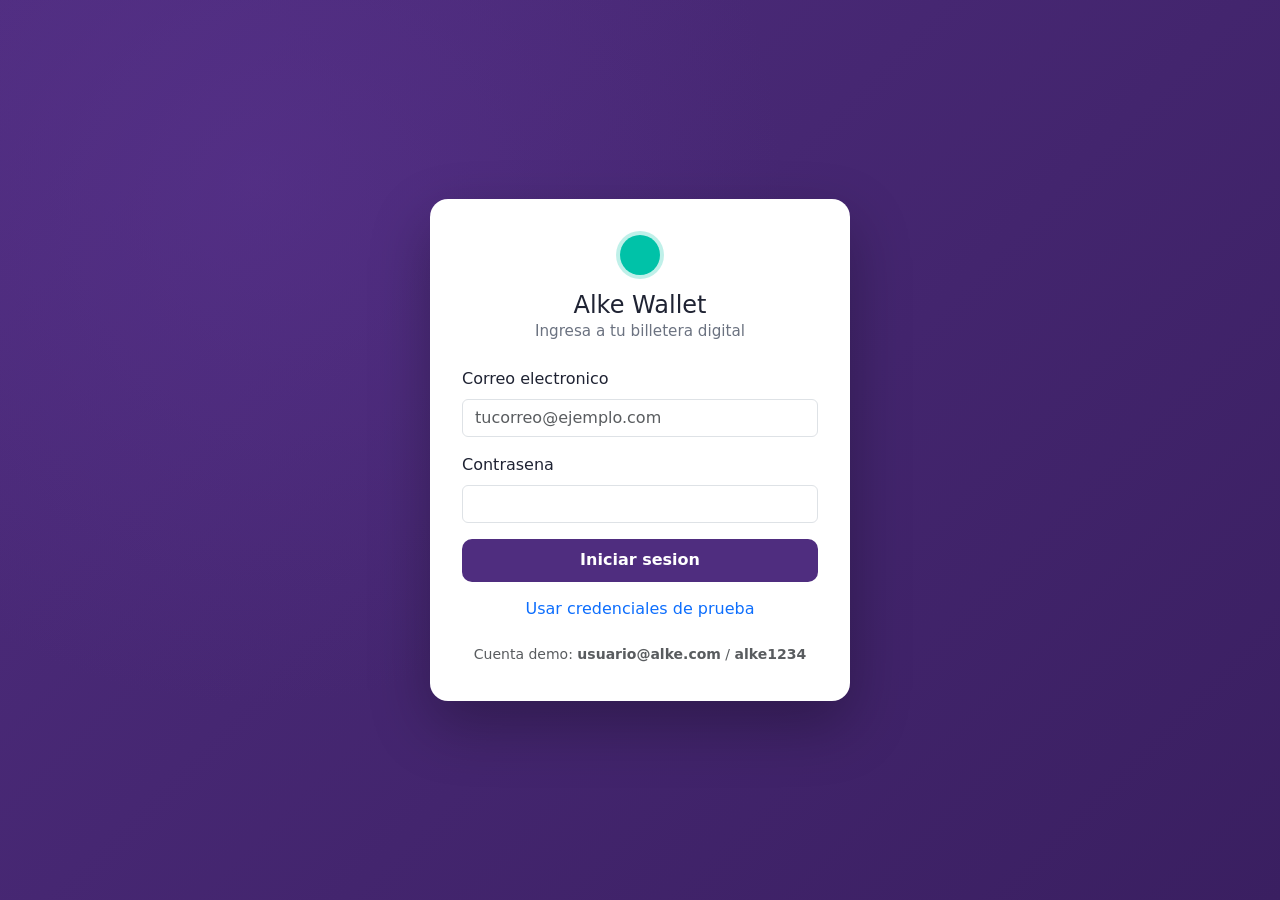
==== login.html @ 45c04d18 "Pantalla de inicio de sesion con validacion - Formulario de login con validacion nativa HTML5 + esti" ====
<!DOCTYPE html>
<html lang="es">
<head>
  <meta charset="UTF-8">
  <meta name="viewport" content="width=device-width, initial-scale=1">
  <title>Iniciar sesion &middot; Alke Wallet</title>
  <link rel="stylesheet" href="https://cdn.jsdelivr.net/npm/bootstrap@5.3.3/dist/css/bootstrap.min.css">
  <link rel="stylesheet" href="assets/css/styles.css">
</head>
<body>
  <main class="aw-auth">
    <section class="aw-auth-card">
      <header class="text-center">
        <span class="aw-logo-dot aw-logo-lg"></span>
        <h1>Alke Wallet</h1>
        <p class="aw-sub">Ingresa a tu billetera digital</p>
      </header>

      <div id="loginAlert" class="alert alert-danger d-none" role="alert"></div>

      <form id="formLogin" novalidate>
        <div class="mb-3">
          <label for="email" class="form-label">Correo electronico</label>
          <input type="email" class="form-control" id="email" placeholder="tucorreo@ejemplo.com" required>
          <div class="invalid-feedback">Ingresa un correo valido.</div>
        </div>
        <div class="mb-3">
          <label for="password" class="form-label">Contrasena</label>
          <input type="password" class="form-control" id="password" minlength="6" required>
          <div class="invalid-feedback">La contrasena debe tener al menos 6 caracteres.</div>
        </div>
        <button type="submit" id="btnLogin" class="btn btn-aw w-100 mb-2">Iniciar sesion</button>
        <button type="button" id="btnDemo" class="btn btn-link w-100 text-decoration-none">Usar credenciales de prueba</button>
      </form>

      <p class="text-center text-muted small mt-3 mb-0">
        Cuenta demo: <strong>usuario@alke.com</strong> / <strong>alke1234</strong>
      </p>
    </section>
  </main>

  <script src="https://code.jquery.com/jquery-3.7.1.min.js"></script>
  <script src="https://cdn.jsdelivr.net/npm/bootstrap@5.3.3/dist/js/bootstrap.bundle.min.js"></script>
  <script src="assets/js/app.js"></script>
  <script src="assets/js/login.js"></script>
</body>
</html>
---- assets/css/styles.css ----
/* ============================================================
   Alke Wallet - Estilos generales
   Paleta fintech: violeta corporativo + acento turquesa
   ============================================================ */

:root {
  --aw-primary: #4f2d7f;
  --aw-primary-dark: #3a1f61;
  --aw-accent: #00c2a8;
  --aw-bg: #f4f5fb;
  --aw-text: #1f2333;
  --aw-muted: #6b7280;
  --aw-danger: #e5484d;
  --aw-success: #1a9d6e;
}

* { box-sizing: border-box; }

body {
  margin: 0;
  font-family: "Segoe UI", system-ui, -apple-system, Roboto, Arial, sans-serif;
  background: var(--aw-bg);
  color: var(--aw-text);
}

/* ---------- Marca ---------- */
.aw-logo-dot {
  display: inline-block;
  width: 14px;
  height: 14px;
  border-radius: 50%;
  background: var(--aw-accent);
  box-shadow: 0 0 0 4px rgba(0, 194, 168, .25);
  vertical-align: middle;
  margin-right: 4px;
}
.aw-logo-lg {
  width: 40px;
  height: 40px;
  margin: 0 auto 1rem;
  display: block;
}

/* ---------- Navbar ---------- */
.aw-navbar {
  background: linear-gradient(90deg, var(--aw-primary), var(--aw-primary-dark));
  box-shadow: 0 2px 12px rgba(0, 0, 0, .12);
}
.aw-badge-saldo {
  background: rgba(255, 255, 255, .15);
  color: #fff;
  font-weight: 600;
  padding: .5em .8em;
}

/* ---------- Pantallas de autenticacion / splash ---------- */
.aw-auth,
.aw-splash {
  min-height: 100vh;
  display: flex;
  align-items: center;
  justify-content: center;
  background: radial-gradient(circle at 20% 20%, rgba(91, 52, 145, .48), transparent 42%),
              linear-gradient(135deg, var(--aw-primary), var(--aw-primary-dark));
  padding: 1.5rem;
}
.aw-splash {
  color: #fff;
  text-align: center;
}

.aw-auth-card {
  width: 100%;
  max-width: 420px;
  background: #fff;
  border-radius: 18px;
  padding: 2.25rem 2rem;
  box-shadow: 0 24px 60px rgba(0, 0, 0, .28);
}
.aw-auth-card h1 {
  font-size: 1.5rem;
  margin: .25rem 0 0;
}
.aw-auth-card .aw-sub {
  color: var(--aw-muted);
  font-size: .95rem;
  margin-bottom: 1.5rem;
}

/* ---------- Contenido interno ---------- */
.aw-page { padding: 2rem 0 3rem; }

.aw-hero {
  background: linear-gradient(120deg, var(--aw-primary), #6b3fb0);
  color: #fff;
  border-radius: 18px;
  padding: 1.75rem;
  margin-bottom: 1.5rem;
}
.aw-hero .saldo {
  font-size: 2.25rem;
  font-weight: 700;
}

/* ---------- Tarjetas resumen ---------- */
.aw-card-anim { position: relative; }

.aw-summary-card {
  background: #fff;
  border: none;
  border-radius: 16px;
  box-shadow: 0 8px 24px rgba(31, 35, 51, .06);
  height: 100%;
}
.aw-summary-card .label {
  color: var(--aw-muted);
  font-size: .8rem;
  text-transform: uppercase;
  letter-spacing: .04em;
}
.aw-summary-card .value {
  font-size: 1.5rem;
  font-weight: 700;
}

/* ---------- Indicadores de movimiento ---------- */
.aw-dot {
  display: inline-block;
  width: 8px;
  height: 8px;
  border-radius: 50%;
  margin-right: 6px;
}
.aw-dot-in { background: var(--aw-success); }
.aw-dot-out { background: var(--aw-danger); }

/* ---------- Botones ---------- */
.btn-aw {
  background: var(--aw-primary);
  color: #fff;
  border: none;
  border-radius: 10px;
  padding: .6rem 1.2rem;
  font-weight: 600;
}
.btn-aw:hover,
.btn-aw:focus {
  background: var(--aw-primary-dark);
  color: #fff;
}
.btn-aw-accent {
  background: var(--aw-accent);
  color: #04312b;
  border: none;
  border-radius: 10px;
  font-weight: 600;
}
.btn-aw-accent:hover,
.btn-aw-accent:focus {
  filter: brightness(.95);
  color: #04312b;
}

/* ---------- Tabla de movimientos ---------- */
.aw-table-wrap {
  background: #fff;
  border-radius: 16px;
  padding: 1rem 1.25rem;
  box-shadow: 0 8px 24px rgba(31, 35, 51, .06);
}
#tablaMovimientos { margin: 0; }
#tablaMovimientos thead th {
  border: none;
  color: var(--aw-muted);
  font-size: .78rem;
  text-transform: uppercase;
  letter-spacing: .04em;
}
.badge.aw-badge-deposito { background: #e6f7f1; color: #0c7a55; }
.badge.aw-badge-recibido { background: #e8f0ff; color: #2551b8; }
.badge.aw-badge-enviado  { background: #fdeaea; color: #b3282c; }
.badge.aw-badge-retiro   { background: #fff3e0; color: #a15c00; }

/* ---------- Formularios ---------- */
.aw-forms-card {
  background: #fff;
  border-radius: 16px;
  padding: 1.75rem;
  box-shadow: 0 8px 24px rgba(31, 35, 51, .06);
}
.aw-forms-card legend {
  font-size: 1rem;
  font-weight: 500;
}

/* ---------- Autocompletar (jQuery UI) ---------- */
.ui-autocomplete {
  z-index: 1080;
  max-height: 240px;
  overflow-y: auto;
  border-radius: 10px;
}

/* ---------- Pie ---------- */
footer.aw-footer {
  text-align: center;
  color: var(--aw-muted);
  padding: 1.5rem 0;
  font-size: .85rem;
}

@media (max-width: 576px) {
  .aw-hero .saldo { font-size: 1.9rem; }
  .aw-auth-card { padding: 1.75rem 1.25rem; }
}
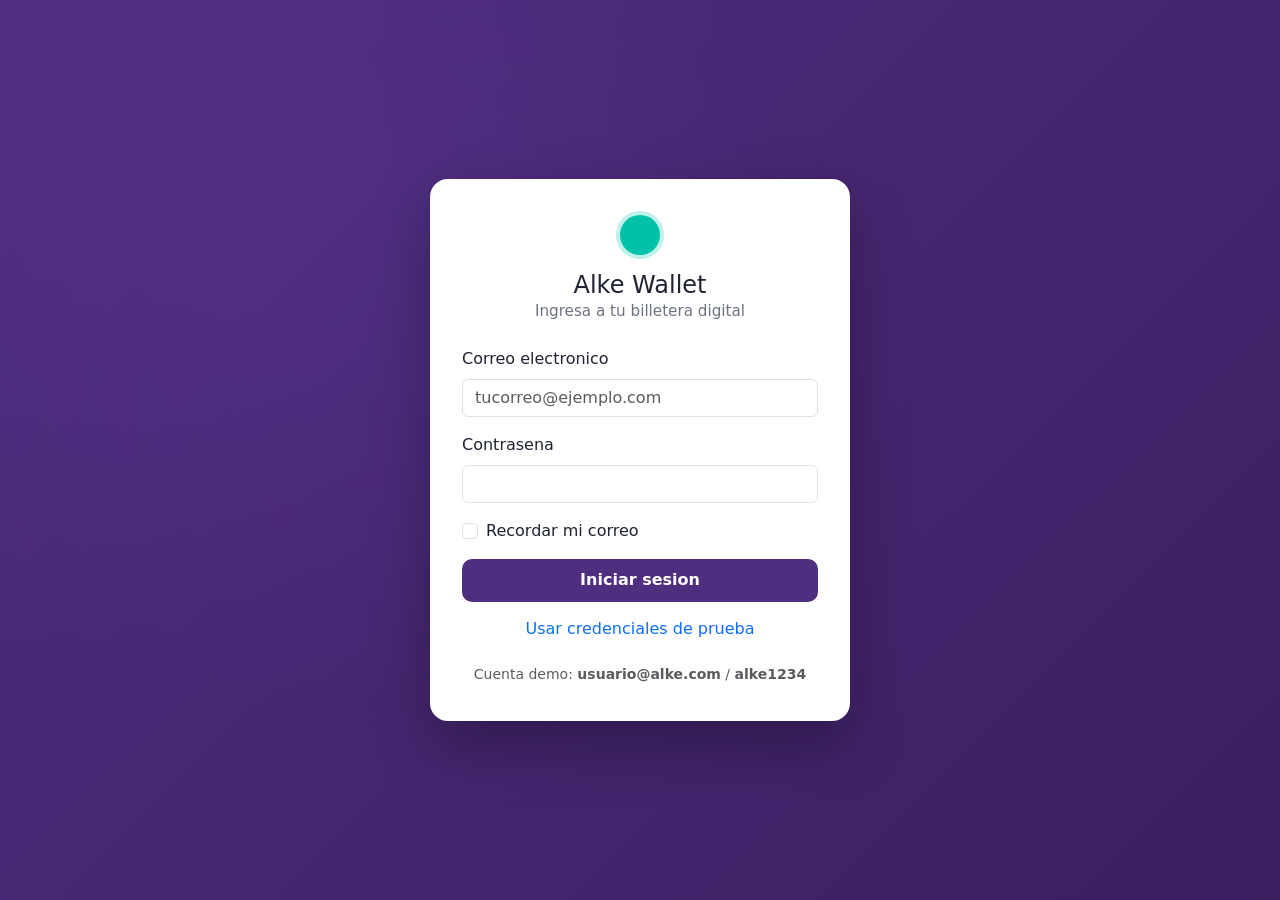
==== commit 66a4be12: "Agrega opcion "Recordar mi correo" en el login - Nueva casilla que persiste el correo en localStorag" ====
--- a/login.html
+++ b/login.html
@@ -29,6 +29,10 @@
           <input type="password" class="form-control" id="password" minlength="6" required>
           <div class="invalid-feedback">La contrasena debe tener al menos 6 caracteres.</div>
         </div>
+        <div class="form-check mb-3">
+          <input class="form-check-input" type="checkbox" id="recordar">
+          <label class="form-check-label" for="recordar">Recordar mi correo</label>
+        </div>
         <button type="submit" id="btnLogin" class="btn btn-aw w-100 mb-2">Iniciar sesion</button>
         <button type="button" id="btnDemo" class="btn btn-link w-100 text-decoration-none">Usar credenciales de prueba</button>
       </form>
